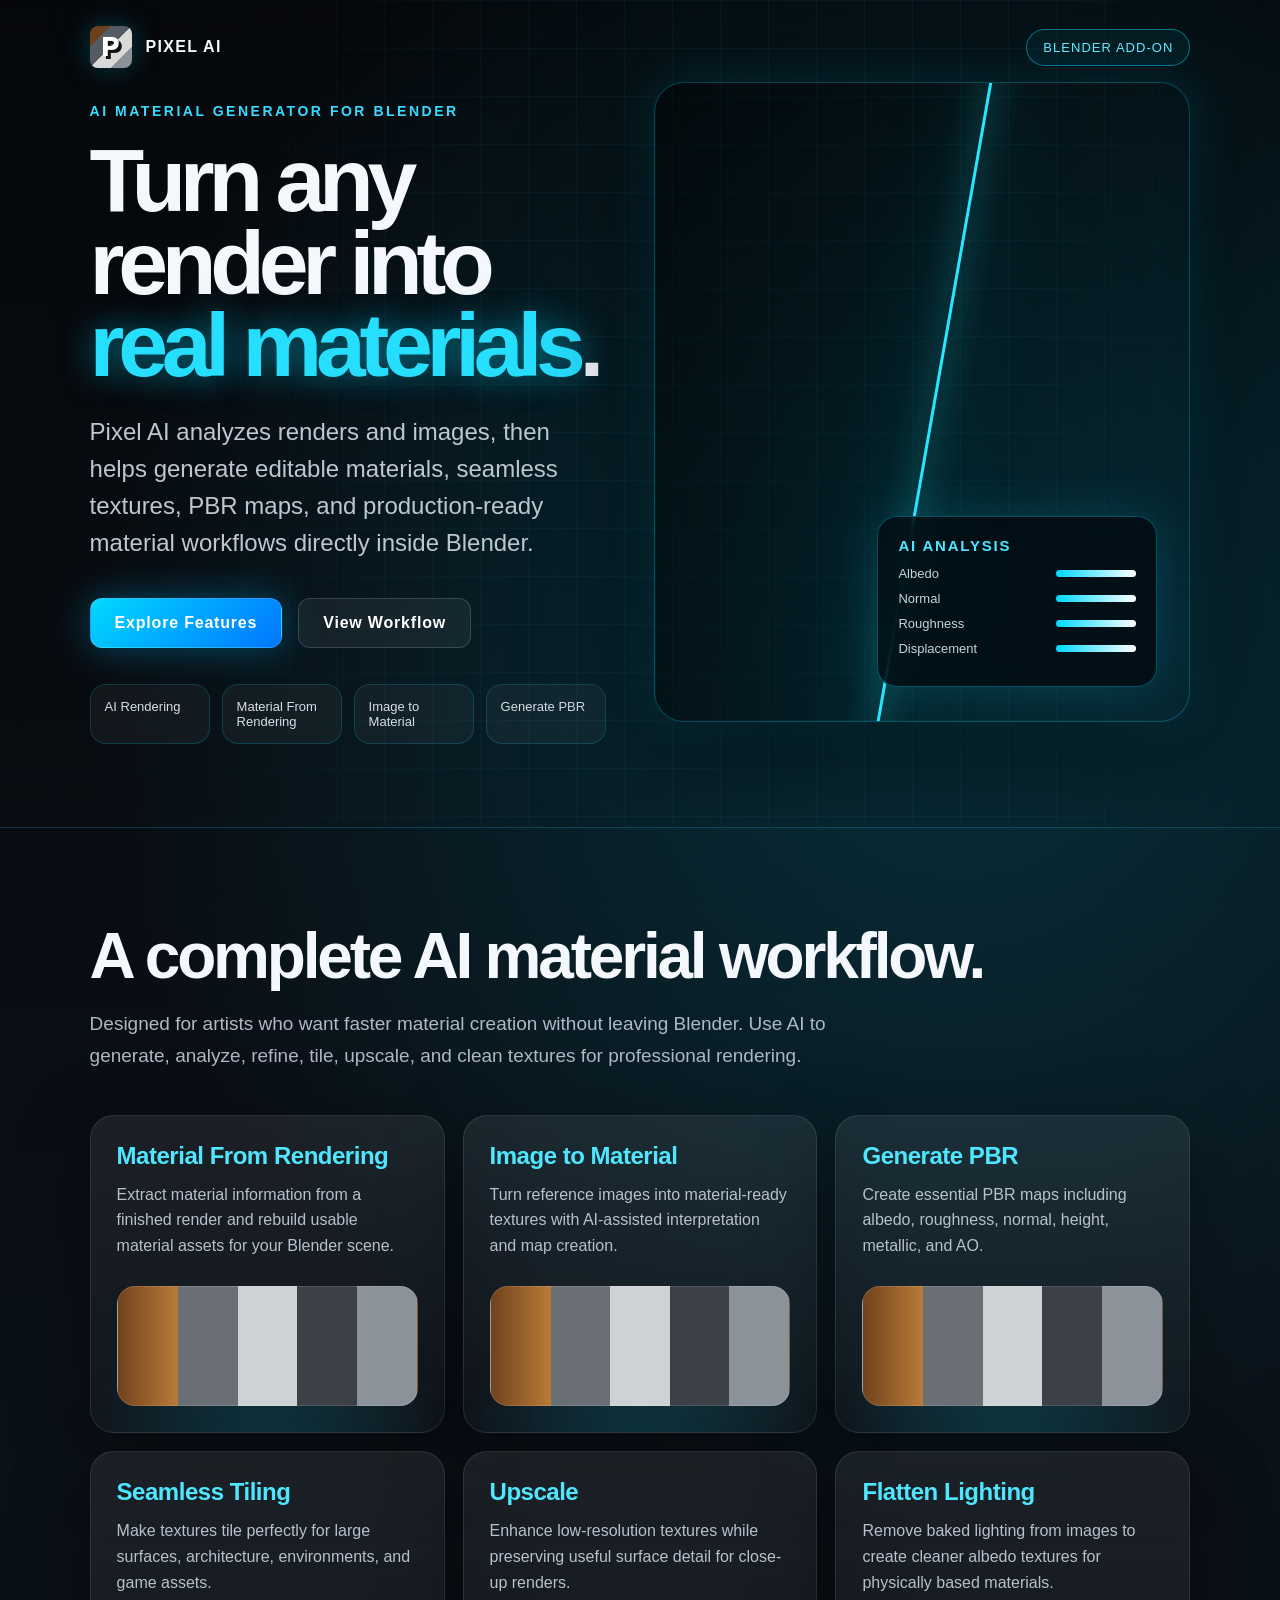
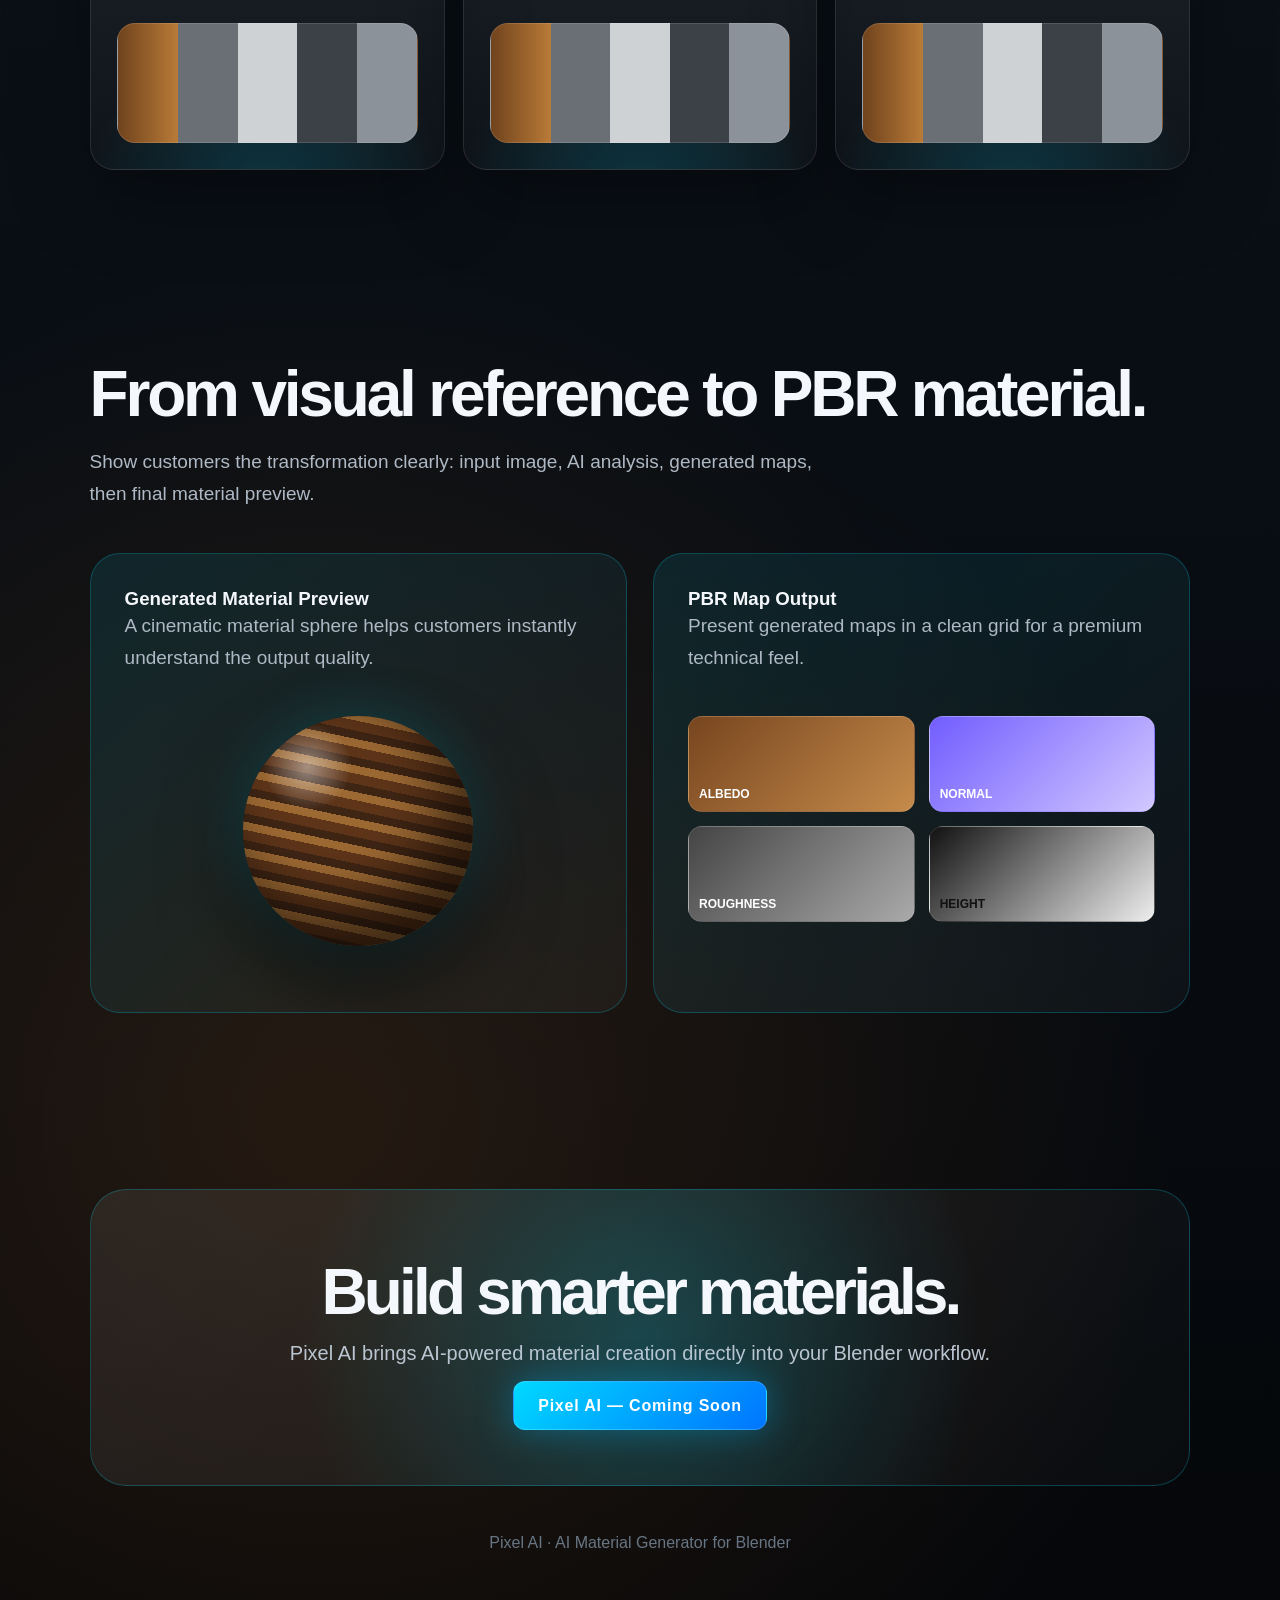
==== pixel_ai_premium_addon_page.html @ 874cef68 "First draft html" ====
<!DOCTYPE html>
<html lang="en">
<head>
  <meta charset="UTF-8" />
  <meta name="viewport" content="width=device-width, initial-scale=1.0" />
  <title>Pixel AI — Blender AI Material Addon</title>
  <style>
    *{box-sizing:border-box;margin:0;padding:0}
    body{background:#05070a;color:#f4f7fb;font-family:Inter,Arial,sans-serif;overflow-x:hidden}
    .page{width:100%;background:radial-gradient(circle at 75% 20%,rgba(0,210,255,.18),transparent 32%),radial-gradient(circle at 25% 85%,rgba(255,140,40,.12),transparent 30%),linear-gradient(180deg,#05070a 0%,#0b1118 45%,#05070a 100%)}
    .hero{position:relative;min-height:92vh;padding:56px 7vw 80px;display:grid;grid-template-columns:.95fr 1.05fr;align-items:center;gap:48px;overflow:hidden;border-bottom:1px solid rgba(0,220,255,.2)}
    .hero:before{content:"";position:absolute;inset:0;background-image:linear-gradient(rgba(0,220,255,.055) 1px,transparent 1px),linear-gradient(90deg,rgba(0,220,255,.055) 1px,transparent 1px);background-size:48px 48px;mask-image:linear-gradient(90deg,transparent,#000 45%,#000 80%,transparent)}
    .nav{position:absolute;top:26px;left:7vw;right:7vw;display:flex;justify-content:space-between;align-items:center;z-index:3}
    .brand{display:flex;align-items:center;gap:14px;font-weight:900;letter-spacing:.08em}
    .logo{width:42px;height:42px;border-radius:8px;background:linear-gradient(135deg,#6b401d 0 25%,#555b64 25% 50%,#d9d9d9 50% 75%,#8c929a 75% 100%);display:grid;place-items:center;box-shadow:0 0 28px rgba(0,220,255,.25);image-rendering:pixelated}
    .logo span{color:white;font-size:26px;font-weight:950;text-shadow:3px 3px 0 #111}
    .pill{border:1px solid rgba(0,220,255,.45);color:#64e8ff;padding:10px 16px;border-radius:999px;font-size:13px;letter-spacing:.08em;background:rgba(0,220,255,.06)}
    .hero-content{position:relative;z-index:2;padding-top:44px}
    .eyebrow{color:#36dbff;font-weight:800;letter-spacing:.18em;font-size:14px;margin-bottom:20px}
    h1{font-size:clamp(52px,7vw,104px);line-height:.92;letter-spacing:-.07em;margin-bottom:26px;max-width:840px}
    .highlight{color:#26dfff;text-shadow:0 0 32px rgba(0,220,255,.5)}
    .subtitle{color:#bdc7d2;font-size:clamp(18px,2vw,24px);line-height:1.55;max-width:620px;margin-bottom:36px}
    .actions{display:flex;flex-wrap:wrap;gap:16px;margin-bottom:36px}
    .button{padding:15px 24px;border-radius:12px;font-weight:800;letter-spacing:.05em;text-decoration:none;color:white;border:1px solid rgba(255,255,255,.16)}
    .primary{background:linear-gradient(135deg,#00d9ff,#0075ff);box-shadow:0 0 36px rgba(0,183,255,.35)}
    .secondary{background:rgba(255,255,255,.06);backdrop-filter:blur(10px)}
    .feature-strip{display:grid;grid-template-columns:repeat(4,minmax(120px,1fr));gap:12px;max-width:680px}
    .mini-card{border:1px solid rgba(0,220,255,.18);background:rgba(255,255,255,.045);padding:14px;border-radius:16px;color:#d7dee8;font-size:13px}
    .visual{position:relative;z-index:2;height:640px;border-radius:30px;overflow:hidden;background:linear-gradient(90deg,rgba(0,0,0,.45),rgba(0,0,0,0)),url('wide_cinematic_promotional_banner_for_a_blender_a.png');background-size:cover;background-position:center;border:1px solid rgba(0,220,255,.28);box-shadow:0 30px 120px rgba(0,0,0,.6),0 0 50px rgba(0,220,255,.16)}
    .scan-line{position:absolute;top:-10%;bottom:-10%;left:52%;width:3px;background:#29e6ff;box-shadow:0 0 30px #29e6ff,0 0 90px #29e6ff;transform:rotate(10deg)}
    .floating-panel{position:absolute;right:32px;bottom:34px;width:280px;padding:20px;border-radius:20px;border:1px solid rgba(0,220,255,.32);background:rgba(2,10,16,.78);backdrop-filter:blur(18px);box-shadow:0 0 50px rgba(0,220,255,.16)}
    .floating-panel h3{color:#4fe7ff;margin-bottom:12px;font-size:15px;letter-spacing:.12em}
    .map-row{display:flex;align-items:center;justify-content:space-between;margin:10px 0;color:#c8d3dd;font-size:13px}
    .bar{width:80px;height:7px;border-radius:999px;background:linear-gradient(90deg,#00d9ff,#fff)}
    .section{padding:96px 7vw}
    .section-title{font-size:clamp(36px,5vw,68px);line-height:1;letter-spacing:-.05em;margin-bottom:20px}
    .section-text{color:#aeb9c5;max-width:760px;font-size:19px;line-height:1.7;margin-bottom:42px}
    .grid{display:grid;grid-template-columns:repeat(3,1fr);gap:18px}
    .card{min-height:310px;border-radius:24px;padding:26px;border:1px solid rgba(255,255,255,.1);background:linear-gradient(180deg,rgba(255,255,255,.075),rgba(255,255,255,.025));box-shadow:0 24px 80px rgba(0,0,0,.35);overflow:hidden;position:relative}
    .card:after{content:"";position:absolute;inset:auto -20% -40% -20%;height:180px;background:radial-gradient(circle,rgba(0,220,255,.18),transparent 70%)}
    .card h3{font-size:24px;color:#4fe7ff;margin-bottom:12px;letter-spacing:-.02em}
    .card p{color:#b7c0cc;line-height:1.6;position:relative;z-index:1}
    .material-preview{margin-top:28px;height:120px;border-radius:18px;background:linear-gradient(90deg,#70431d,#b87a37 20%,#696f75 20% 40%,#cfd2d5 40% 60%,#3c4148 60% 80%,#8b929a 80%);image-rendering:pixelated;position:relative;z-index:1;border:1px solid rgba(255,255,255,.12)}
    .workflow{display:grid;grid-template-columns:1fr 1fr;gap:26px;align-items:stretch}
    .big-panel{border-radius:30px;padding:34px;min-height:460px;background:linear-gradient(135deg,rgba(0,220,255,.1),rgba(255,255,255,.035));border:1px solid rgba(0,220,255,.22);position:relative;overflow:hidden}
    .sphere{width:230px;height:230px;border-radius:50%;margin:42px auto 0;background:radial-gradient(circle at 28% 22%,rgba(255,255,255,.45),transparent 18%),repeating-linear-gradient(12deg,#5e3519 0 10px,#9d6933 10px 18px,#3f2514 18px 26px);box-shadow:inset -30px -35px 60px rgba(0,0,0,.6),0 40px 80px rgba(0,0,0,.55),0 0 55px rgba(0,220,255,.2)}
    .maps{display:grid;grid-template-columns:repeat(2,1fr);gap:14px;margin-top:40px}
    .map{height:96px;border-radius:14px;border:1px solid rgba(255,255,255,.1);display:flex;align-items:end;padding:10px;color:white;font-size:12px;font-weight:800}
    .map:nth-child(1){background:linear-gradient(135deg,#77451f,#c58b4b)}.map:nth-child(2){background:linear-gradient(135deg,#725dff,#d2c8ff)}.map:nth-child(3){background:linear-gradient(135deg,#444,#aaa)}.map:nth-child(4){background:linear-gradient(135deg,#111,#eee);color:#111}
    .footer-cta{margin:80px 7vw 0;padding:70px;border-radius:36px;text-align:center;background:radial-gradient(circle at center,rgba(0,220,255,.22),transparent 60%),linear-gradient(135deg,rgba(255,255,255,.08),rgba(255,255,255,.02));border:1px solid rgba(0,220,255,.24)}
    .footer-cta h2{font-size:clamp(38px,5vw,74px);line-height:1;letter-spacing:-.06em;margin-bottom:18px}.footer-cta p{color:#bac5d1;font-size:20px;margin-bottom:32px}
    footer{padding:48px 7vw;color:#687583;text-align:center}
    @media(max-width:980px){.hero,.workflow{grid-template-columns:1fr}.visual{height:480px}.grid{grid-template-columns:1fr}.feature-strip{grid-template-columns:repeat(2,1fr)}}
  </style>
</head>
<body>
  <main class="page">
    <section class="hero">
      <div class="nav"><div class="brand"><div class="logo"><span>P</span></div> PIXEL AI</div><div class="pill">BLENDER ADD-ON</div></div>
      <div class="hero-content">
        <div class="eyebrow">AI MATERIAL GENERATOR FOR BLENDER</div>
        <h1>Turn any render into <span class="highlight">real materials</span>.</h1>
        <p class="subtitle">Pixel AI analyzes renders and images, then helps generate editable materials, seamless textures, PBR maps, and production-ready material workflows directly inside Blender.</p>
        <div class="actions"><a class="button primary" href="#features">Explore Features</a><a class="button secondary" href="#workflow">View Workflow</a></div>
        <div class="feature-strip"><div class="mini-card">AI Rendering</div><div class="mini-card">Material From Rendering</div><div class="mini-card">Image to Material</div><div class="mini-card">Generate PBR</div></div>
      </div>
      <div class="visual"><div class="scan-line"></div><div class="floating-panel"><h3>AI ANALYSIS</h3><div class="map-row"><span>Albedo</span><div class="bar"></div></div><div class="map-row"><span>Normal</span><div class="bar"></div></div><div class="map-row"><span>Roughness</span><div class="bar"></div></div><div class="map-row"><span>Displacement</span><div class="bar"></div></div></div></div>
    </section>
    <section class="section" id="features">
      <h2 class="section-title">A complete AI material workflow.</h2>
      <p class="section-text">Designed for artists who want faster material creation without leaving Blender. Use AI to generate, analyze, refine, tile, upscale, and clean textures for professional rendering.</p>
      <div class="grid">
        <div class="card"><h3>Material From Rendering</h3><p>Extract material information from a finished render and rebuild usable material assets for your Blender scene.</p><div class="material-preview"></div></div>
        <div class="card"><h3>Image to Material</h3><p>Turn reference images into material-ready textures with AI-assisted interpretation and map creation.</p><div class="material-preview"></div></div>
        <div class="card"><h3>Generate PBR</h3><p>Create essential PBR maps including albedo, roughness, normal, height, metallic, and AO.</p><div class="material-preview"></div></div>
        <div class="card"><h3>Seamless Tiling</h3><p>Make textures tile perfectly for large surfaces, architecture, environments, and game assets.</p><div class="material-preview"></div></div>
        <div class="card"><h3>Upscale</h3><p>Enhance low-resolution textures while preserving useful surface detail for close-up renders.</p><div class="material-preview"></div></div>
        <div class="card"><h3>Flatten Lighting</h3><p>Remove baked lighting from images to create cleaner albedo textures for physically based materials.</p><div class="material-preview"></div></div>
      </div>
    </section>
    <section class="section" id="workflow">
      <h2 class="section-title">From visual reference to PBR material.</h2>
      <p class="section-text">Show customers the transformation clearly: input image, AI analysis, generated maps, then final material preview.</p>
      <div class="workflow"><div class="big-panel"><h3>Generated Material Preview</h3><p class="section-text">A cinematic material sphere helps customers instantly understand the output quality.</p><div class="sphere"></div></div><div class="big-panel"><h3>PBR Map Output</h3><p class="section-text">Present generated maps in a clean grid for a premium technical feel.</p><div class="maps"><div class="map">ALBEDO</div><div class="map">NORMAL</div><div class="map">ROUGHNESS</div><div class="map">HEIGHT</div></div></div></div>
    </section>
    <section class="footer-cta"><h2>Build smarter materials.</h2><p>Pixel AI brings AI-powered material creation directly into your Blender workflow.</p><a class="button primary" href="#">Pixel AI — Coming Soon</a></section>
    <footer>Pixel AI · AI Material Generator for Blender</footer>
  </main>
</body>
</html>
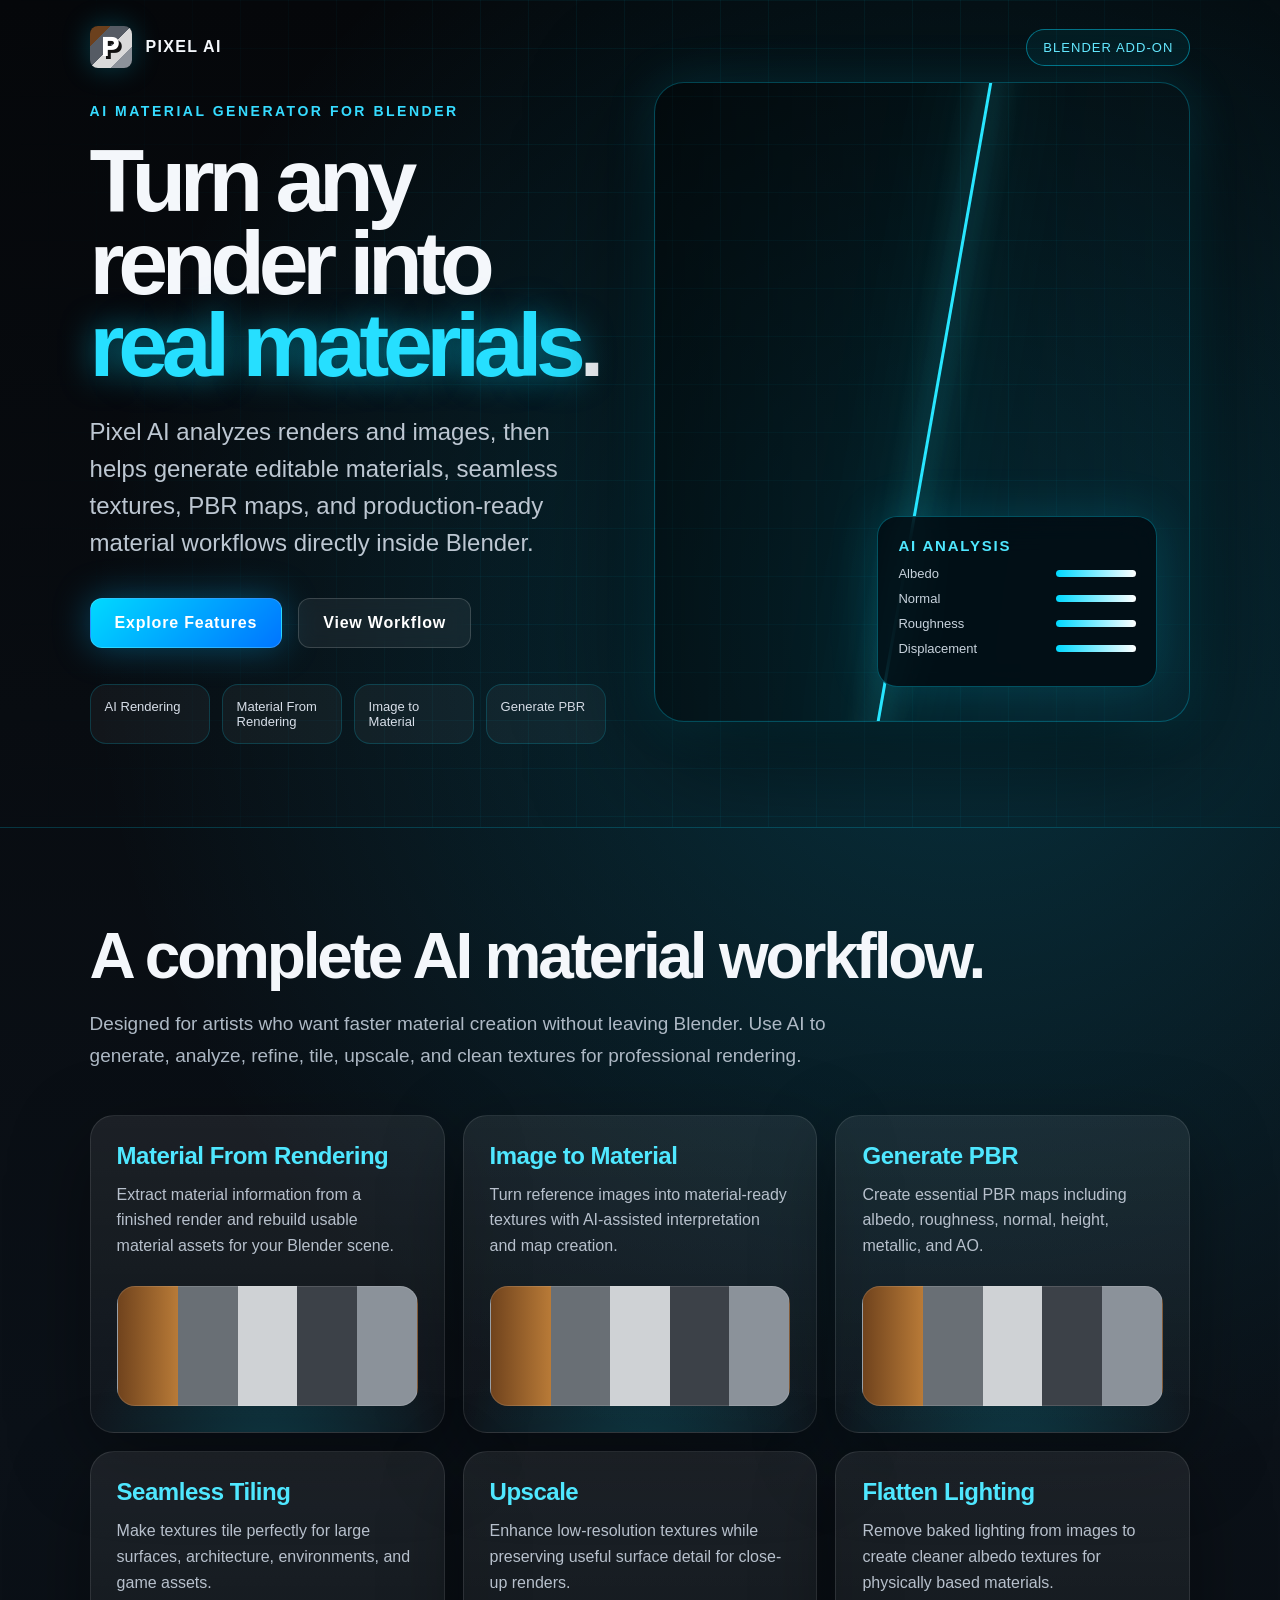
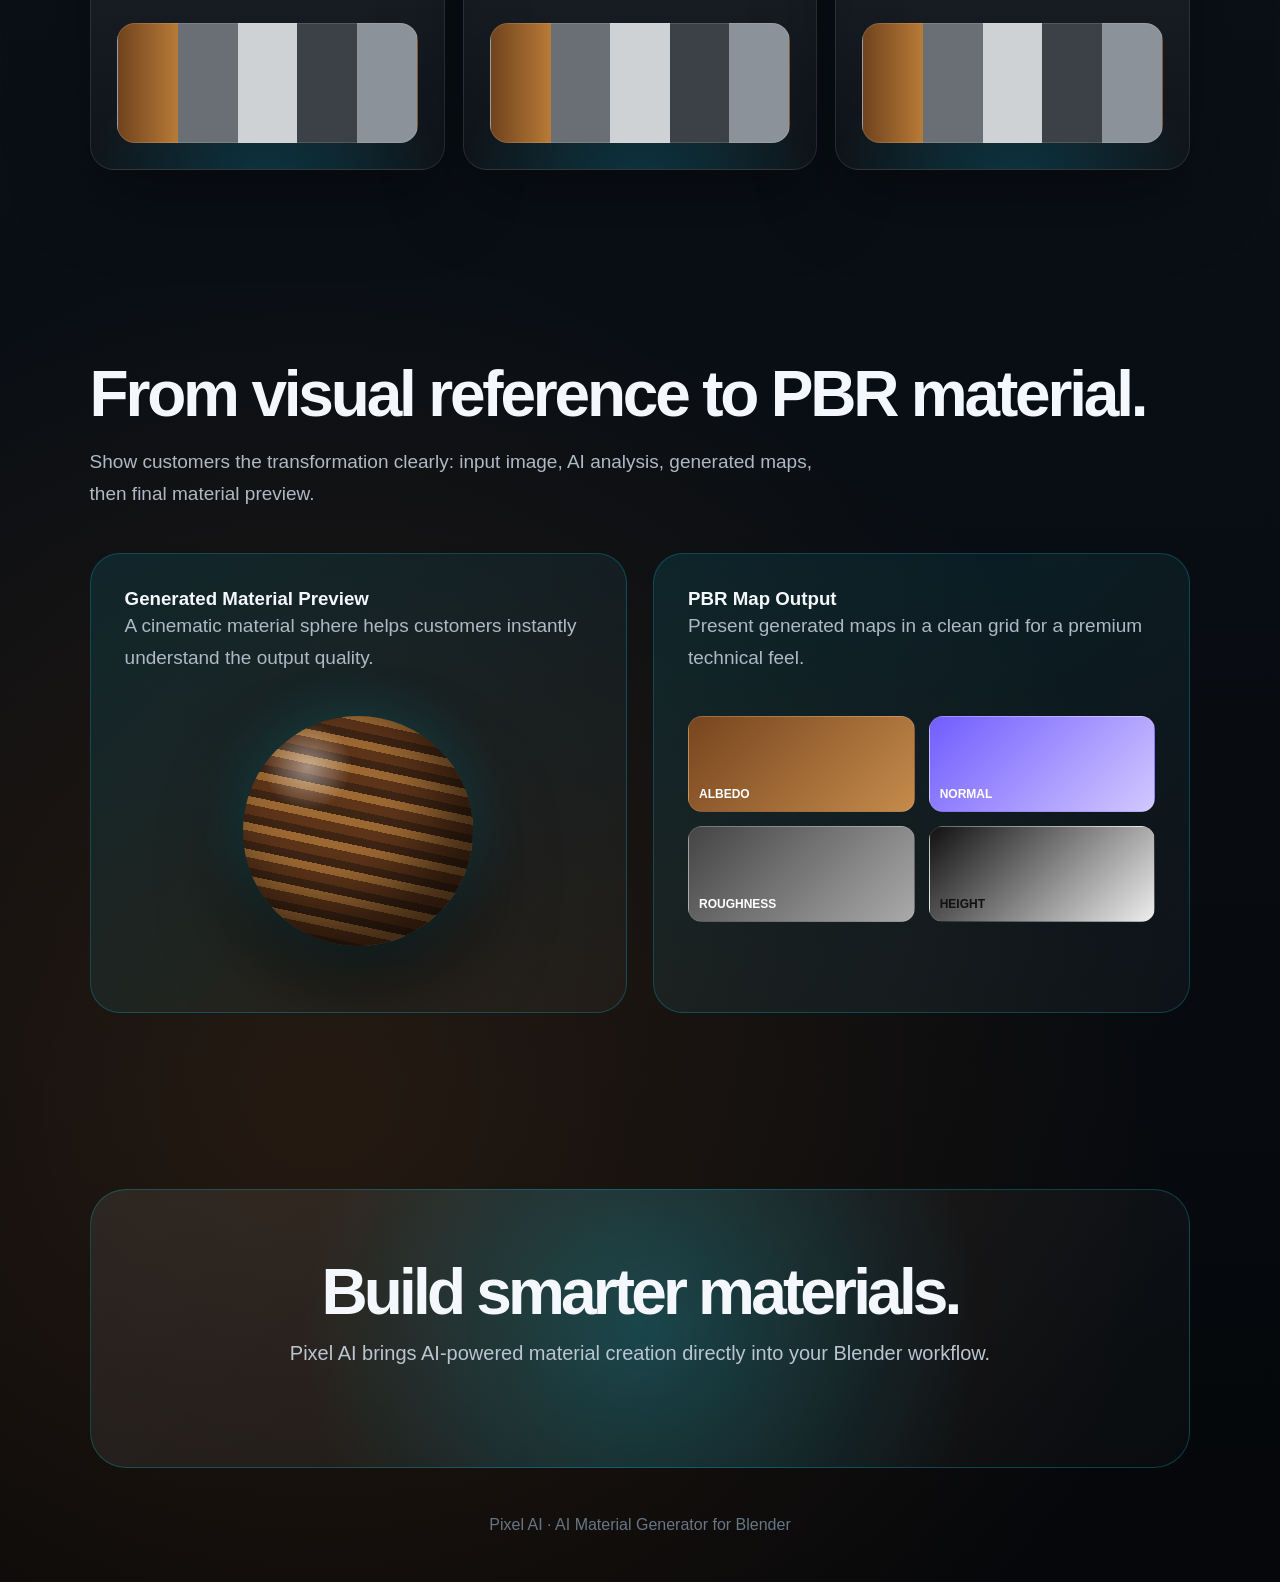
==== commit 4bade177: "First draft html" ====
--- a/pixel_ai_premium_addon_page.html
+++ b/pixel_ai_premium_addon_page.html
@@ -83,8 +83,8 @@
       <p class="section-text">Show customers the transformation clearly: input image, AI analysis, generated maps, then final material preview.</p>
       <div class="workflow"><div class="big-panel"><h3>Generated Material Preview</h3><p class="section-text">A cinematic material sphere helps customers instantly understand the output quality.</p><div class="sphere"></div></div><div class="big-panel"><h3>PBR Map Output</h3><p class="section-text">Present generated maps in a clean grid for a premium technical feel.</p><div class="maps"><div class="map">ALBEDO</div><div class="map">NORMAL</div><div class="map">ROUGHNESS</div><div class="map">HEIGHT</div></div></div></div>
     </section>
-    <section class="footer-cta"><h2>Build smarter materials.</h2><p>Pixel AI brings AI-powered material creation directly into your Blender workflow.</p><a class="button primary" href="#">Pixel AI — Coming Soon</a></section>
+    <section class="footer-cta"><h2>Build smarter materials.</h2><p>Pixel AI brings AI-powered material creation directly into your Blender workflow.</p></section>
     <footer>Pixel AI · AI Material Generator for Blender</footer>
   </main>
 </body>
-</html>+</html>
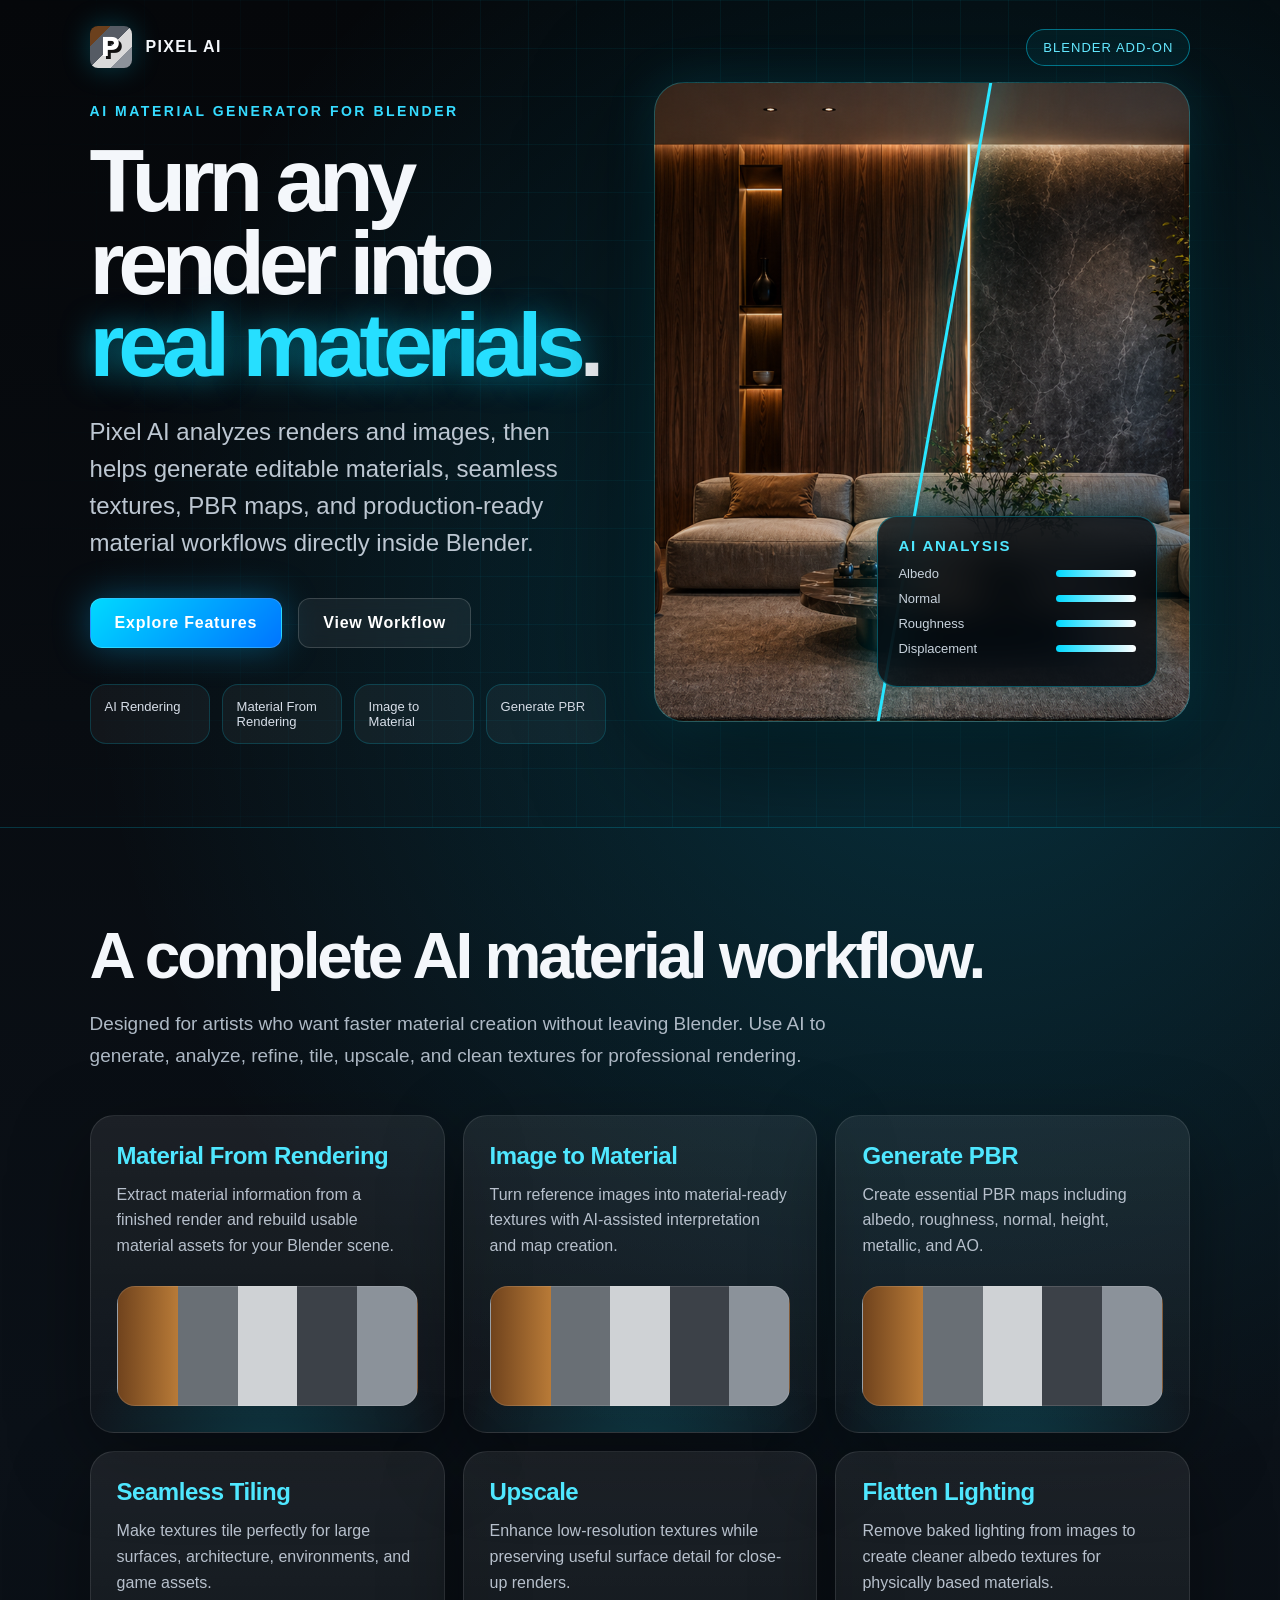
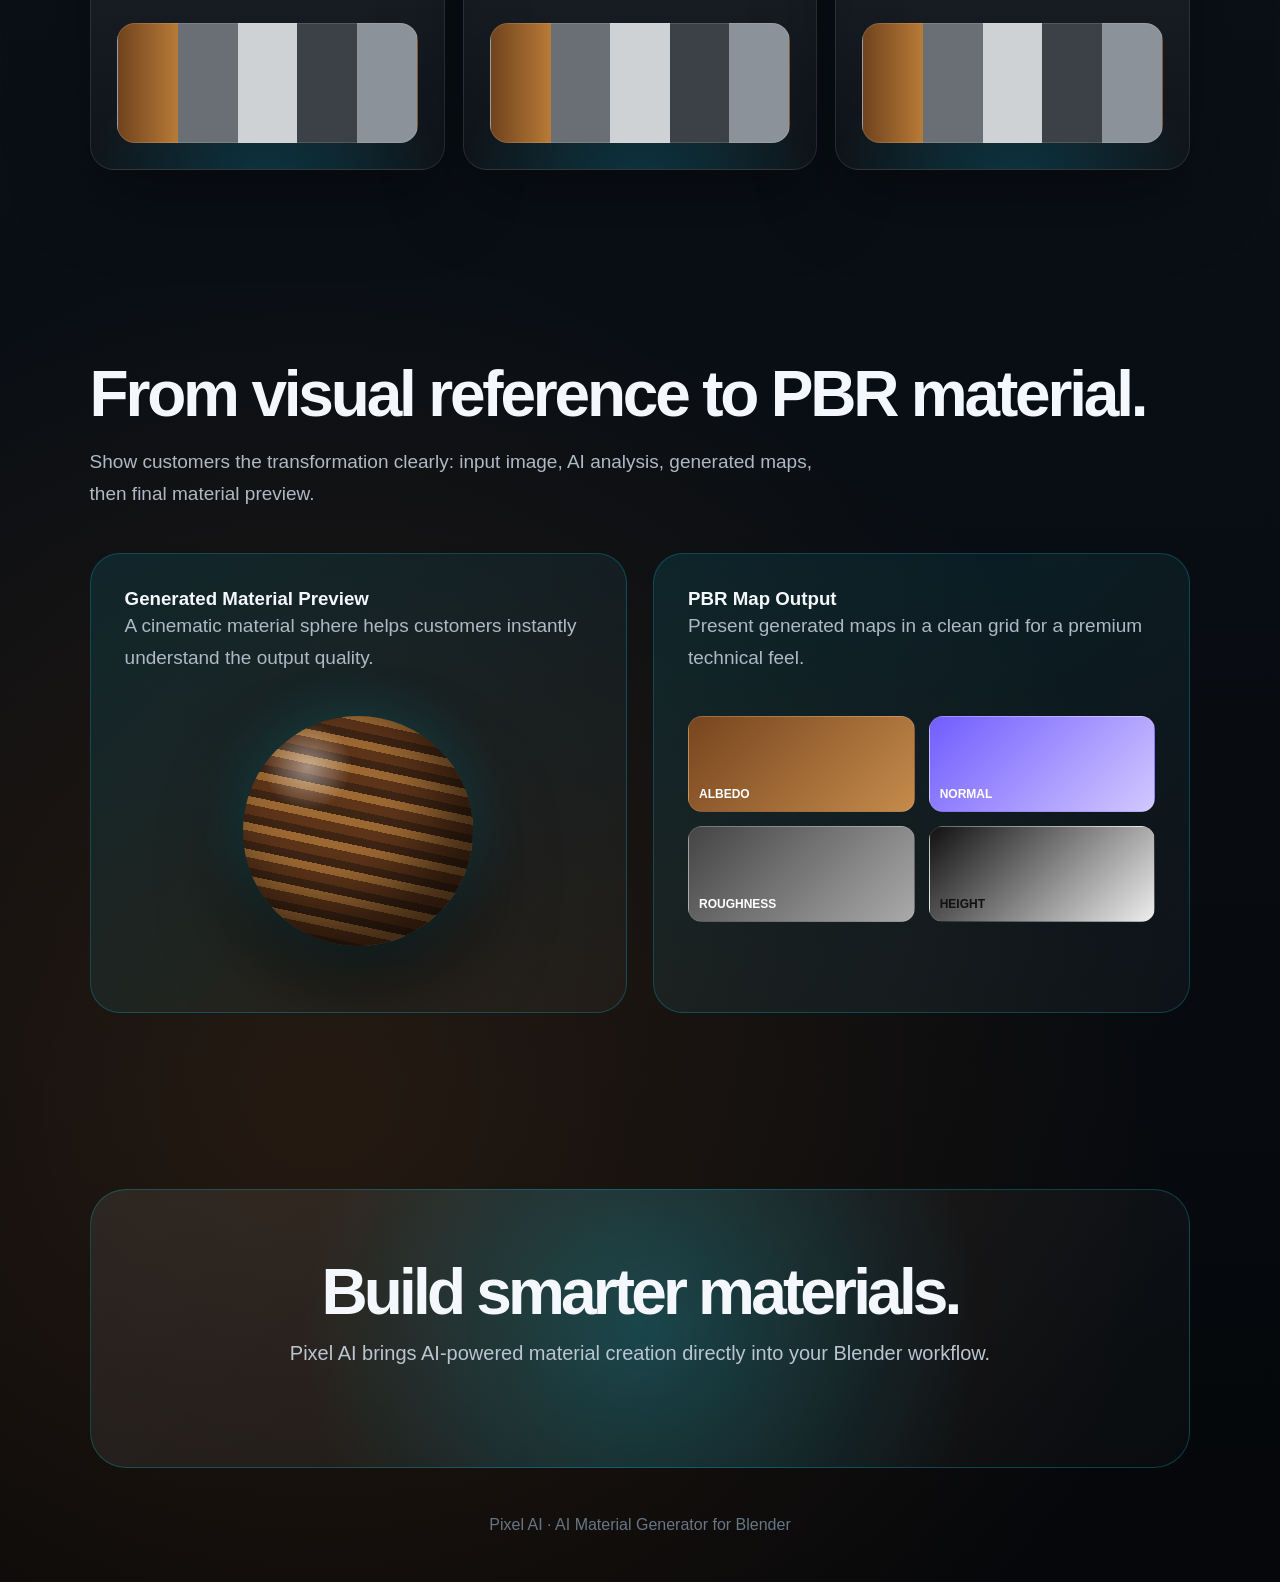
==== commit cf5ab439: "v3" ====
--- a/pixel_ai_premium_addon_page.html
+++ b/pixel_ai_premium_addon_page.html
@@ -26,7 +26,7 @@
     .secondary{background:rgba(255,255,255,.06);backdrop-filter:blur(10px)}
     .feature-strip{display:grid;grid-template-columns:repeat(4,minmax(120px,1fr));gap:12px;max-width:680px}
     .mini-card{border:1px solid rgba(0,220,255,.18);background:rgba(255,255,255,.045);padding:14px;border-radius:16px;color:#d7dee8;font-size:13px}
-    .visual{position:relative;z-index:2;height:640px;border-radius:30px;overflow:hidden;background:linear-gradient(90deg,rgba(0,0,0,.45),rgba(0,0,0,0)),url('wide_cinematic_promotional_banner_for_a_blender_a.png');background-size:cover;background-position:center;border:1px solid rgba(0,220,255,.28);box-shadow:0 30px 120px rgba(0,0,0,.6),0 0 50px rgba(0,220,255,.16)}
+    .visual{position:relative;z-index:2;height:640px;border-radius:30px;overflow:hidden;background:linear-gradient(90deg,rgba(0,0,0,.18),rgba(0,0,0,0) 46%,rgba(0,0,0,.22)),url('img/interior-design-hero-scanned.png');background-size:cover;background-position:center center;border:1px solid rgba(0,220,255,.28);box-shadow:0 30px 120px rgba(0,0,0,.6),0 0 50px rgba(0,220,255,.16)}
     .scan-line{position:absolute;top:-10%;bottom:-10%;left:52%;width:3px;background:#29e6ff;box-shadow:0 0 30px #29e6ff,0 0 90px #29e6ff;transform:rotate(10deg)}
     .floating-panel{position:absolute;right:32px;bottom:34px;width:280px;padding:20px;border-radius:20px;border:1px solid rgba(0,220,255,.32);background:rgba(2,10,16,.78);backdrop-filter:blur(18px);box-shadow:0 0 50px rgba(0,220,255,.16)}
     .floating-panel h3{color:#4fe7ff;margin-bottom:12px;font-size:15px;letter-spacing:.12em}
